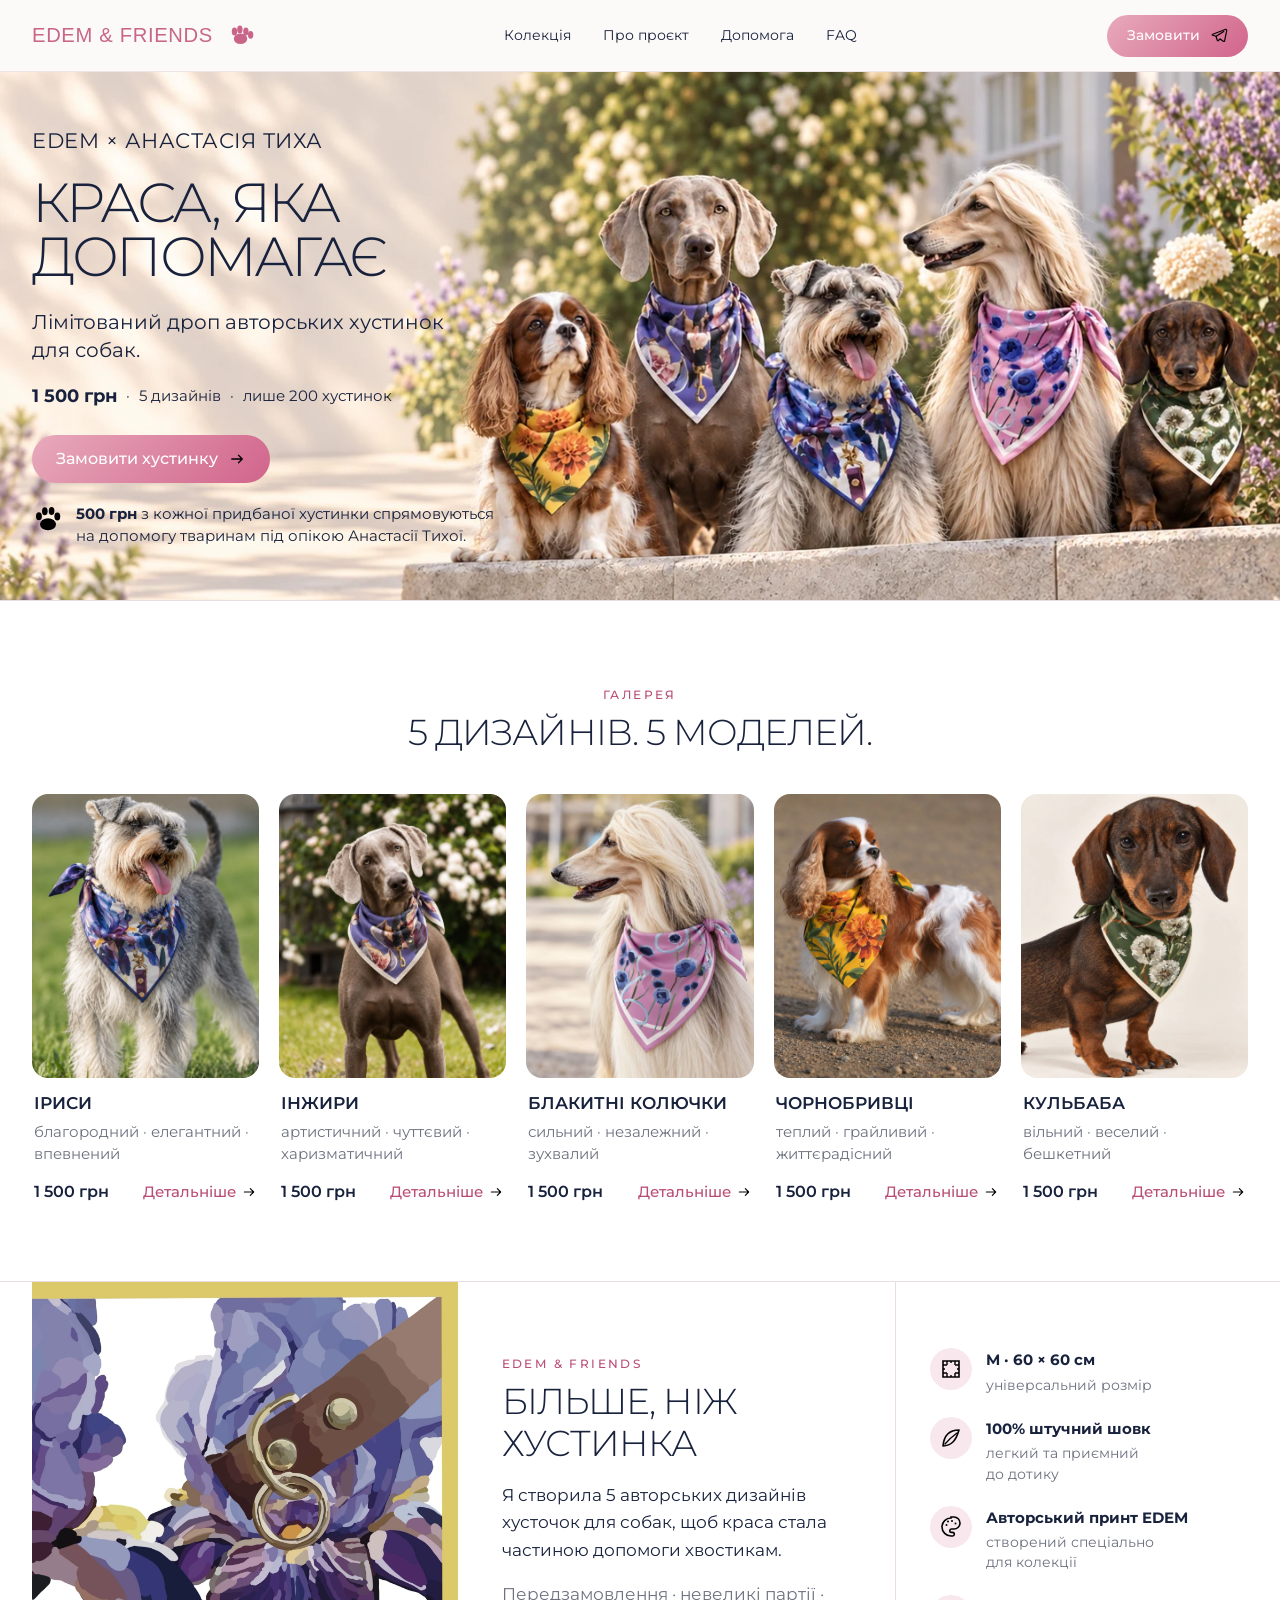
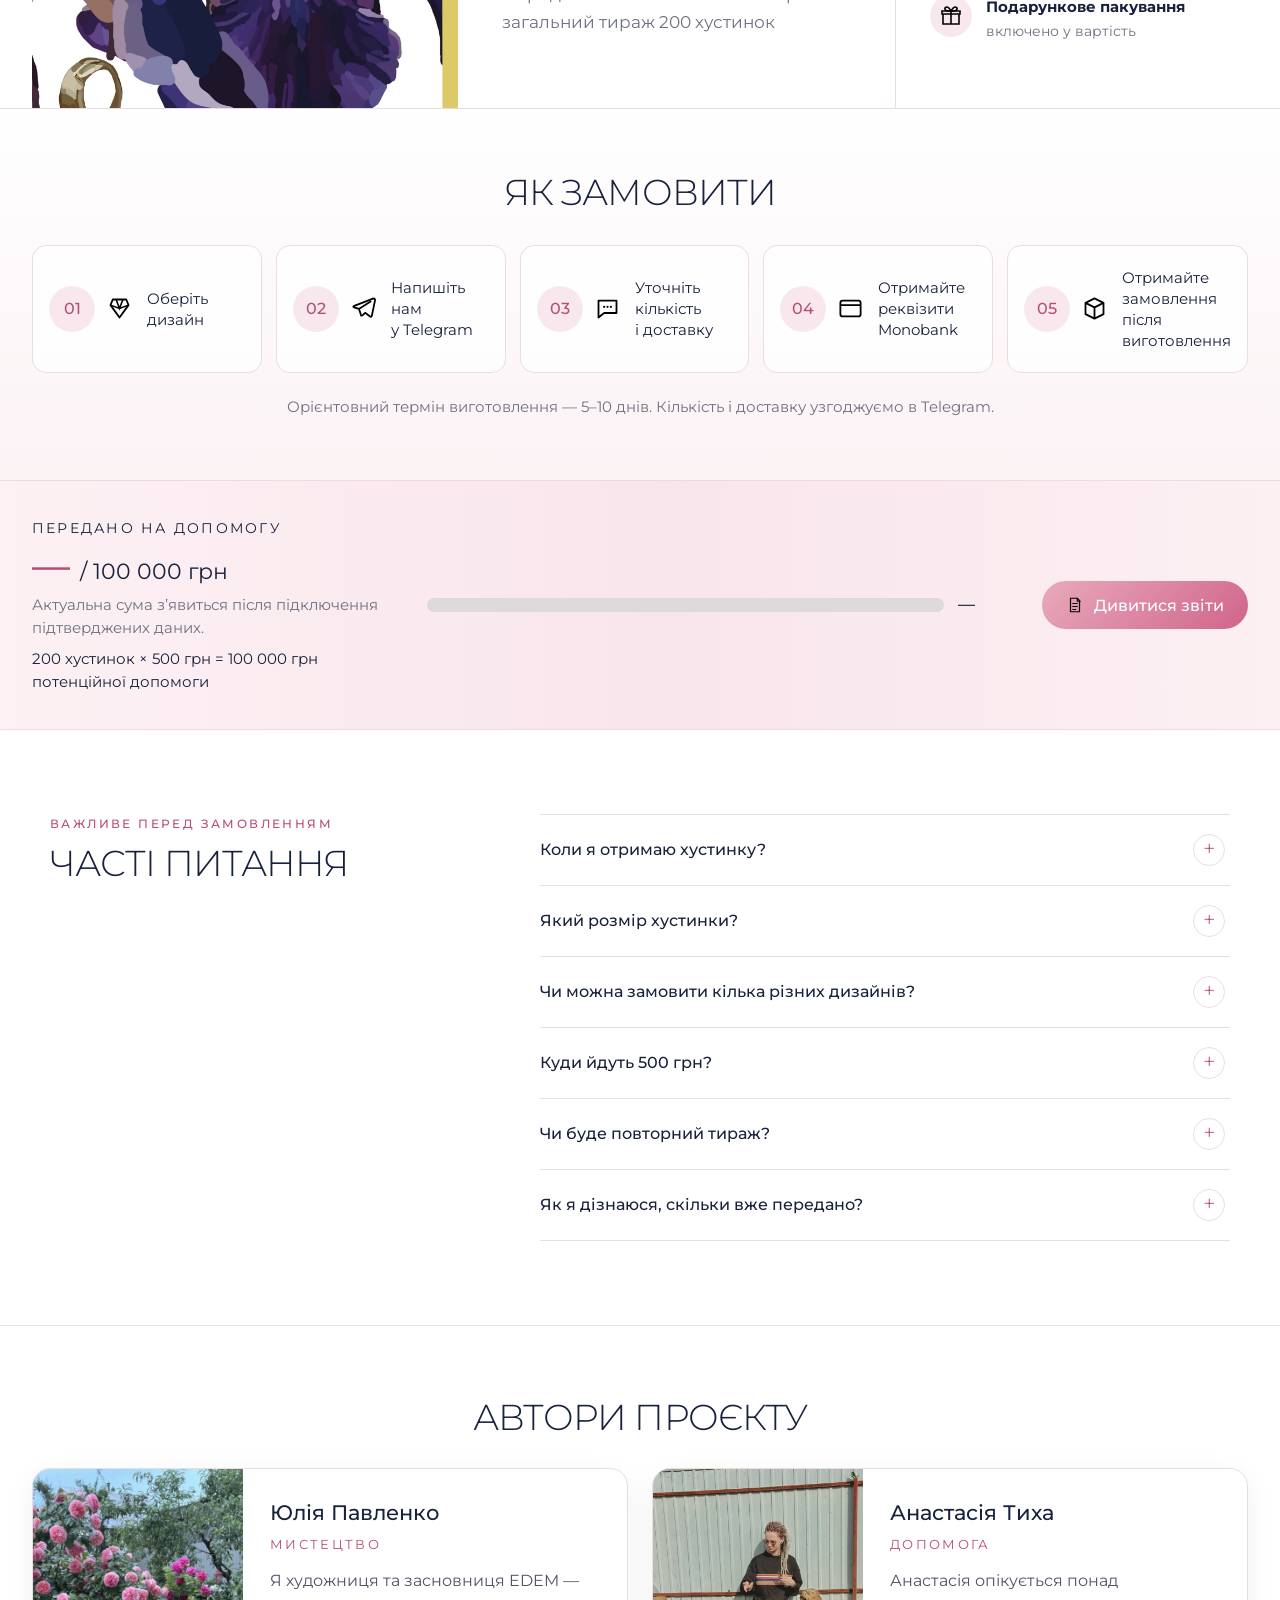
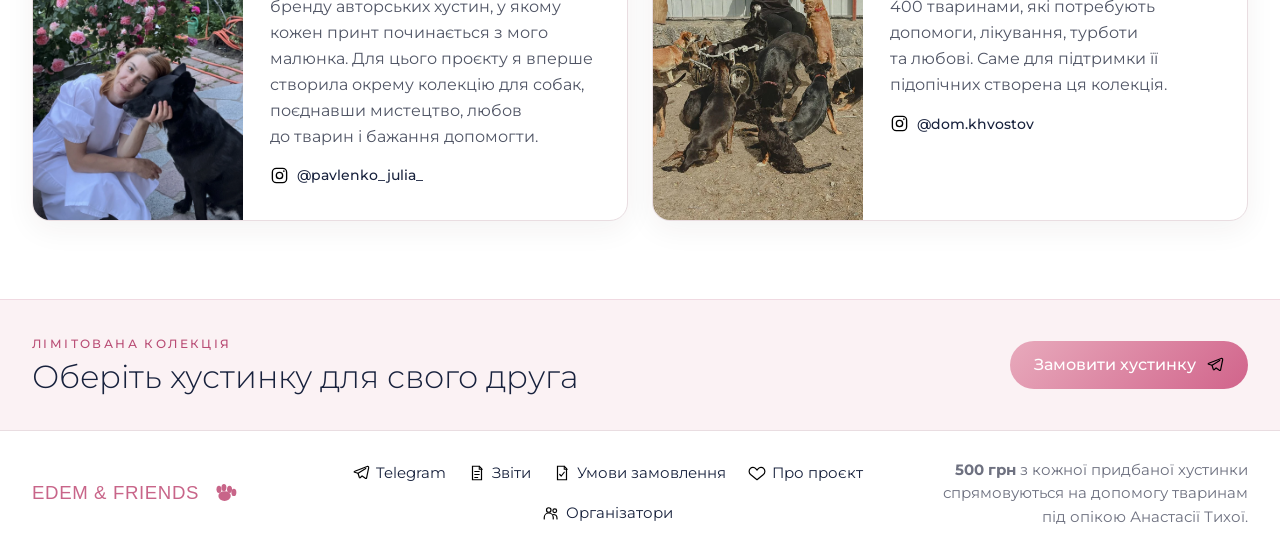
==== index.html @ 303afa8b "Initial commit: Edem Friends static site Co-Authored-By: Claude Sonnet 5 <noreply@anthropic.com>" ====
<!doctype html>
<html lang="uk">
<head>
  <meta charset="utf-8">
  <meta name="viewport" content="width=device-width, initial-scale=1, viewport-fit=cover">
  <title>EDEM &amp; FRIENDS — Краса, яка допомагає</title>
  <meta name="description" content="Лімітована колекція авторських хустинок для собак. 500 грн з кожної придбаної хустинки спрямовуються на допомогу тваринам під опікою Анастасії Тихої.">
  <meta name="theme-color" content="#fcfaf9">
  <meta property="og:locale" content="uk_UA">
  <meta property="og:title" content="EDEM &amp; FRIENDS — Краса, яка допомагає">
  <meta property="og:description" content="5 авторських дизайнів для собак. 500 грн з кожної хустинки — на допомогу тваринам.">
  <meta property="og:image" content="assets/images/og/telegram-preview-1200x630.jpg">
  <meta property="og:image:width" content="1200">
  <meta property="og:image:height" content="630">
  <meta property="og:image:alt" content="EDEM &amp; FRIENDS — п’ять собак в авторських хустинках">
  <meta property="og:type" content="website">
  <link rel="icon" href="assets/icons/paw.svg" type="image/svg+xml">
  <link rel="preload" href="assets/images/hero/hero-five-dogs-original.webp" as="image" media="(min-width: 981px)">
  <link rel="preload" href="assets/images/hero/hero-five-dogs-mobile.webp" as="image" media="(max-width: 980px)">
  <link rel="stylesheet" href="css/styles.css?v=20260917-8">
</head>
<body>
  <a class="skip-link" href="#main">Перейти до основного вмісту</a>
  <header class="site-header" data-site-header>
    <div class="container header-inner">
      <a class="brand" href="#top" aria-label="EDEM &amp; FRIENDS — на початок сторінки"><img src="assets/logo/logo-edem-friends.svg" alt="EDEM &amp; FRIENDS" width="330" height="56"></a>
      <nav class="nav" id="primary-navigation" aria-label="Головна навігація" data-navigation>
        <a href="#gallery">Колекція</a><a href="#project">Про проєкт</a><a href="#help">Допомога</a><a href="#faq">FAQ</a>
      </nav>
      <div class="header-actions">
        <a class="instagram-link" data-instagram hidden>Instagram</a>
        <a class="btn btn-primary header-order" href="https://t.me/juliapavlenkoart" data-telegram><span>Замовити</span><img class="icon icon-sm" src="assets/icons/telegram.svg" alt=""></a>
        <button class="mobile-menu-btn" type="button" aria-label="Відкрити меню" aria-controls="primary-navigation" aria-expanded="false" data-menu-button>
          <img class="icon menu-open-icon" src="assets/icons/menu.svg" alt=""><img class="icon menu-close-icon" src="assets/icons/close.svg" alt="">
        </button>
      </div>
    </div>
  </header>

  <main id="main">
    <section class="hero" id="top" aria-labelledby="hero-title">
      <picture class="hero-media">
        <source media="(max-width: 980px)" srcset="assets/images/hero/hero-five-dogs-mobile.webp" type="image/webp">
        <source srcset="assets/images/hero/hero-five-dogs-original.webp" type="image/webp">
        <img src="assets/images/hero/hero-five-dogs-original.jpg" alt="П’ять собак в авторських хустинках EDEM &amp; FRIENDS" width="2048" height="701">
      </picture>
      <div class="container hero-inner">
        <div class="hero-copy">
          <p class="hero-kicker">EDEM × АНАСТАСІЯ ТИХА</p>
          <h1 id="hero-title">КРАСА, ЯКА<br>ДОПОМАГАЄ</h1>
          <p class="hero-lead">Лімітований дроп авторських хустинок для собак.</p>
          <p class="hero-meta"><strong>1 500 грн</strong><span aria-hidden="true">·</span><span>5 дизайнів</span><span aria-hidden="true">·</span><span>лише 200 хустинок</span></p>
          <a class="btn btn-primary hero-order" href="https://t.me/juliapavlenkoart" data-telegram>Замовити хустинку <img class="icon icon-sm" src="assets/icons/arrow-right.svg" alt=""></a>
          <p class="hero-help"><img class="icon" src="assets/icons/paw.svg" alt=""><span><strong>500 грн</strong> з кожної придбаної хустинки спрямовуються на допомогу тваринам під опікою Анастасії Тихої.</span></p>
        </div>
      </div>
    </section>

    <section class="gallery-section" id="gallery" aria-labelledby="gallery-title">
      <div class="container">
        <header class="gallery-heading"><p class="eyebrow">ГАЛЕРЕЯ</p><h2 class="section-title" id="gallery-title">5 ДИЗАЙНІВ. 5 МОДЕЛЕЙ.</h2></header>
        <div class="product-grid" data-product-grid></div>
        <noscript><p class="noscript-message">Увімкніть JavaScript, щоб переглянути картки хустинок.</p></noscript>
      </div>
    </section>

    <section class="about" id="project" aria-labelledby="about-title">
      <div class="container about-grid">
        <div class="about-media"><img src="assets/images/products/irysy-pattern.webp" alt="Фрагмент авторського принта хустинки «Іриси»" loading="lazy" width="1536" height="1536"></div>
        <div class="about-copy">
          <p class="eyebrow">EDEM &amp; FRIENDS</p><h2 class="section-title" id="about-title">БІЛЬШЕ, НІЖ ХУСТИНКА</h2>
          <p>Я створила 5 авторських дизайнів хусточок для собак, щоб краса стала частиною допомоги хвостикам.</p>
          <p class="about-limit">Передзамовлення · невеликі партії · загальний тираж 200 хустинок</p>
        </div>
        <div class="about-features" aria-label="Характеристики хустинок">
          <div class="feature"><div class="feature-icon"><img class="icon" src="assets/icons/ruler.svg" alt=""></div><div><strong>M · 60 × 60 см</strong><span>універсальний розмір</span></div></div>
          <div class="feature"><div class="feature-icon"><img class="icon" src="assets/icons/fabric.svg" alt=""></div><div><strong>100% штучний шовк</strong><span>легкий та приємний до дотику</span></div></div>
          <div class="feature"><div class="feature-icon"><img class="icon" src="assets/icons/palette.svg" alt=""></div><div><strong>Авторський принт EDEM</strong><span>створений спеціально для колекції</span></div></div>
          <div class="feature"><div class="feature-icon"><img class="icon" src="assets/icons/gift.svg" alt=""></div><div><strong>Подарункове пакування</strong><span>включено у вартість</span></div></div>
        </div>
      </div>
    </section>

    <section class="how" id="order" aria-labelledby="order-title">
      <div class="container">
        <h2 class="section-title" id="order-title">ЯК ЗАМОВИТИ</h2>
        <ol class="steps">
          <li class="step"><span class="step-num">01</span><img class="icon" src="assets/icons/design.svg" alt=""><span>Оберіть дизайн</span></li>
          <li class="step"><span class="step-num">02</span><img class="icon" src="assets/icons/telegram.svg" alt=""><span>Напишіть нам у Telegram</span></li>
          <li class="step"><span class="step-num">03</span><img class="icon" src="assets/icons/chat.svg" alt=""><span>Уточніть кількість і доставку</span></li>
          <li class="step"><span class="step-num">04</span><img class="icon" src="assets/icons/card.svg" alt=""><span>Отримайте реквізити Monobank</span></li>
          <li class="step"><span class="step-num">05</span><img class="icon" src="assets/icons/box.svg" alt=""><span>Отримайте замовлення після виготовлення</span></li>
        </ol>
        <p class="order-note">Орієнтовний термін виготовлення — 5–10 днів. Кількість і доставку узгоджуємо в Telegram.</p>
      </div>
    </section>

    <section class="progress-section" id="help" aria-labelledby="progress-title">
      <div class="container progress-inner">
        <div class="progress-copy">
          <p class="progress-label" id="progress-title">ПЕРЕДАНО НА ДОПОМОГУ</p>
          <p class="progress-amount"><strong data-raised>—</strong> <span>/ <span data-goal>100 000</span> грн</span></p>
          <p class="progress-note" data-progress-note>Актуальна сума з’явиться після підключення підтверджених даних.</p>
          <p class="progress-potential">200 хустинок × 500 грн = 100 000 грн потенційної допомоги</p>
        </div>
        <div class="progress-meter-wrap">
          <div class="progress-track" role="progressbar" aria-label="Прогрес допомоги" aria-valuemin="0" aria-valuemax="100000" data-progress-track><div class="progress-fill" data-progress-fill></div></div>
          <span class="progress-percent" data-progress-percent>—</span>
        </div>
        <div class="progress-actions"><a class="btn btn-primary" data-reports hidden><img class="icon icon-sm" src="assets/icons/report.svg" alt="">Дивитися звіти</a></div>
      </div>
    </section>

    <section class="faq" id="faq" aria-labelledby="faq-title">
      <div class="container-narrow faq-layout">
        <header class="faq-heading"><p class="eyebrow">ВАЖЛИВЕ ПЕРЕД ЗАМОВЛЕННЯМ</p><h2 class="section-title" id="faq-title">ЧАСТІ ПИТАННЯ</h2></header>
        <div class="faq-list">
          <details><summary>Коли я отримаю хустинку?</summary><p>Хустинки виготовляються після отримання замовлень невеликими партіями. Орієнтовний термін виготовлення — 5–10 днів. Термін доставки залежить від перевізника.</p></details>
          <details><summary>Який розмір хустинки?</summary><p>60 × 60 см. Розмір підходить для собак різних порід та розмірів.</p></details>
          <details><summary>Чи можна замовити кілька різних дизайнів?</summary><p>Так. Ви можете обрати будь-яку кількість хустинок та поєднувати різні дизайни.</p></details>
          <details><summary>Куди йдуть 500 грн?</summary><p>500 грн з кожної проданої хустинки передаються на підтримку тварин під опікою Анастасії Тихої.</p></details>
          <details><summary>Чи буде повторний тираж?</summary><p>Ні. Загальний тираж колекції — 200 хустинок. Після завершення ліміту дизайни не виготовлятимуться повторно.</p></details>
          <details><summary>Як я дізнаюся, скільки вже передано?</summary><p>Ми оновлюємо суму після переказів та публікуємо підтвердження.</p></details>
        </div>
      </div>
    </section>

    <section class="authors" id="authors" aria-labelledby="authors-title">
      <div class="container">
        <h2 class="section-title" id="authors-title">АВТОРИ ПРОЄКТУ</h2>
        <div class="author-grid">
          <article class="author-card">
            <img class="author-photo" src="assets/images/people/julia-pavlenko.webp" alt="Юлія Павленко" loading="lazy" width="1206" height="1600">
            <div class="author-body"><h3>Юлія Павленко</h3><p class="author-role">МИСТЕЦТВО</p><p>Я художниця та засновниця EDEM — бренду авторських хустин, у якому кожен принт починається з мого малюнка. Для цього проєкту я вперше створила окрему колекцію для собак, поєднавши мистецтво, любов до тварин і бажання допомогти.</p><a class="social-inline" href="https://www.instagram.com/pavlenko_julia_" target="_blank" rel="noopener"><img class="icon" src="assets/icons/instagram.svg" alt="">@pavlenko_julia_</a></div>
          </article>
          <article class="author-card">
            <img class="author-photo" src="assets/images/people/anastasiia-tykha.webp" alt="Анастасія Тиха" loading="lazy" width="960" height="1280">
            <div class="author-body"><h3>Анастасія Тиха</h3><p class="author-role">ДОПОМОГА</p><p>Анастасія опікується понад 400 тваринами, які потребують допомоги, лікування, турботи та любові. Саме для підтримки її підопічних створена ця колекція.</p><a class="social-inline" href="https://www.instagram.com/dom.khvostov" target="_blank" rel="noopener"><img class="icon" src="assets/icons/instagram.svg" alt="">@dom.khvostov</a></div>
          </article>
        </div>
      </div>
    </section>

    <section class="final-cta" aria-label="Замовити хустинку">
      <div class="container final-cta-inner"><div><p class="eyebrow">ЛІМІТОВАНА КОЛЕКЦІЯ</p><h2>Оберіть хустинку для свого друга</h2></div><a class="btn btn-primary" href="https://t.me/juliapavlenkoart" data-telegram>Замовити хустинку <img class="icon icon-sm" src="assets/icons/telegram.svg" alt=""></a></div>
    </section>
  </main>

  <footer class="site-footer">
    <div class="container footer-inner">
      <a class="brand footer-brand" href="#top" aria-label="EDEM &amp; FRIENDS — на початок сторінки"><img src="assets/logo/logo-edem-friends.svg" alt="EDEM &amp; FRIENDS" width="330" height="56"></a>
      <nav class="footer-links" aria-label="Навігація в підвалі">
        <a href="https://t.me/juliapavlenkoart" data-telegram><img class="icon" src="assets/icons/telegram.svg" alt="">Telegram</a>
        <a data-instagram hidden><img class="icon" src="assets/icons/instagram.svg" alt="">Instagram</a>
        <a data-reports hidden><img class="icon" src="assets/icons/report.svg" alt="">Звіти</a>
        <a href="terms.html"><img class="icon" src="assets/icons/terms.svg" alt="">Умови замовлення</a>
        <a href="#project"><img class="icon" src="assets/icons/heart.svg" alt="">Про проєкт</a><a href="#authors"><img class="icon" src="assets/icons/people.svg" alt="">Організатори</a>
      </nav>
      <p class="footer-note"><strong>500 грн</strong> з кожної придбаної хустинки спрямовуються на допомогу тваринам під опікою Анастасії Тихої.</p>
    </div>
  </footer>

  <div class="modal-backdrop" data-modal-backdrop aria-hidden="true">
    <section class="product-modal" data-product-modal role="dialog" aria-modal="true" aria-labelledby="modal-title" aria-describedby="modal-description">
      <button class="modal-close" type="button" data-modal-close aria-label="Закрити картку хустинки"><img class="icon" src="assets/icons/close.svg" alt=""></button>
      <div class="modal-grid">
        <div class="modal-gallery">
          <div class="modal-main-wrap" data-swipe-target>
            <img src="assets/images/products/irysy-main.webp" alt="" data-modal-main-image width="1024" height="1536" draggable="false">
            <button class="gallery-control prev" type="button" data-gallery-prev aria-label="Попереднє фото"><img class="icon" src="assets/icons/chevron-left.svg" alt=""></button>
            <button class="gallery-control next" type="button" data-gallery-next aria-label="Наступне фото"><img class="icon" src="assets/icons/chevron-right.svg" alt=""></button>
            <button class="gallery-expand" type="button" data-gallery-expand aria-label="Відкрити фото на весь екран"><img class="icon" src="assets/icons/expand.svg" alt=""></button>
            <span class="gallery-status" data-gallery-status aria-live="polite"></span>
          </div>
          <div class="modal-thumbs" data-modal-thumbs></div>
        </div>
        <div class="modal-info">
          <p class="modal-eyebrow">ЛІМІТОВАНА КОЛЕКЦІЯ</p><h2 class="modal-title" id="modal-title" data-modal-title>ІРИСИ</h2><p class="modal-price" data-modal-price>1 500 грн</p><p class="modal-character" data-modal-character>Для собак із благородним характером.</p>
          <div class="modal-facts">
            <div class="modal-fact"><div class="modal-fact-icon"><img class="icon" src="assets/icons/ruler.svg" alt=""></div><div><strong>M · 60 × 60 см</strong><span>універсальний розмір</span></div></div>
            <div class="modal-fact"><div class="modal-fact-icon"><img class="icon" src="assets/icons/fabric.svg" alt=""></div><div><strong>100% штучний шовк</strong><span>легкий та приємний до дотику</span></div></div>
            <div class="modal-fact"><div class="modal-fact-icon"><img class="icon" src="assets/icons/gift.svg" alt=""></div><div><strong>Подарункове пакування включено</strong><span>без іменних бірок</span></div></div>
            <div class="modal-fact charity-fact"><div class="modal-fact-icon"><img class="icon" src="assets/icons/paw.svg" alt=""></div><div><strong>500 грн з кожної придбаної хустинки</strong><span>спрямовуються на допомогу тваринам під опікою Анастасії Тихої</span></div></div>
          </div>
          <p class="modal-description" id="modal-description" data-modal-description></p><p class="modal-mood"><strong>Настрій:</strong> <span data-modal-mood></span></p>
          <a class="btn btn-primary modal-cta" href="https://t.me/juliapavlenkoart" data-modal-order>Замовити хустинку <img class="icon icon-sm" src="assets/icons/arrow-right.svg" alt=""></a>
          <p class="preorder-note">Передзамовлення · виготовлення невеликими партіями · орієнтовно 5–10 днів</p>
          <a class="modal-telegram" href="https://t.me/juliapavlenkoart" data-telegram><img class="icon" src="assets/icons/telegram.svg" alt="">Є питання? Напишіть нам у Telegram</a>
        </div>
      </div>
    </section>
  </div>

  <script src="js/config.js"></script><script src="js/products.js?v=20260917-9"></script><script src="js/app.js?v=20260917-5"></script>
</body>
</html>
---- css/styles.css ----
@import url('https://fonts.googleapis.com/css2?family=Montserrat:wght@300;400;500;600;700&display=swap');
@import url('./tokens.css');

* { box-sizing: border-box; }
html { scroll-behavior: smooth; scroll-padding-top: calc(var(--header-h) + 12px); }
body { margin: 0; min-width: 320px; overflow-x: clip; background: var(--color-bg); color: var(--color-text); font-family: var(--font-sans); font-size: var(--fs-body); line-height: var(--lh-body); -webkit-font-smoothing: antialiased; }
body.modal-open, body.menu-open { overflow: hidden; }
img { display: block; max-width: 100%; }
a { color: inherit; text-decoration: none; }
button { border: 0; color: inherit; cursor: pointer; font: inherit; }
[hidden] { display: none !important; }
:focus-visible { outline: 3px solid rgba(209,100,139,.45); outline-offset: 3px; }
.skip-link { position: fixed; left: 16px; top: 10px; z-index: 200; transform: translateY(-160%); border-radius: 8px; background: var(--color-text); color: #fff; padding: 10px 14px; }
.skip-link:focus { transform: translateY(0); }
.container { width: min(var(--container), calc(100% - var(--gutter) * 2)); margin-inline: auto; }
.container-narrow { width: min(var(--container-narrow), calc(100% - var(--gutter) * 2)); margin-inline: auto; }
.eyebrow { margin: 0; color: var(--color-pink-dark); font-size: var(--fs-xs); font-weight: var(--weight-medium); letter-spacing: .2em; text-transform: uppercase; }
.section-title { margin: 0; font-size: var(--fs-h2); font-weight: var(--weight-light); letter-spacing: -.025em; line-height: var(--lh-heading); }
.icon { display: inline-block; width: 24px; height: 24px; flex: 0 0 auto; vertical-align: middle; }
.icon-sm { width: 18px; height: 18px; }
.btn { display: inline-flex; min-height: 48px; align-items: center; justify-content: center; gap: 10px; padding: 0 24px; border-radius: var(--radius-pill); font-weight: var(--weight-medium); line-height: 1.2; white-space: nowrap; transition: transform var(--transition), box-shadow var(--transition), background var(--transition); }
.btn:hover { transform: translateY(-1px); }
.btn-primary { background: linear-gradient(135deg, var(--color-pink-soft), var(--color-pink)); color: #fff; }
.btn-primary:hover { background: linear-gradient(135deg, #df95ae, var(--color-pink-dark)); box-shadow: 0 10px 24px rgba(209,100,139,.2); }

.site-header { position: sticky; top: 0; z-index: 50; height: var(--header-h); border-bottom: 1px solid rgba(233,221,225,.76); background: rgba(252,250,249,.94); backdrop-filter: blur(14px); }
.header-inner { display: flex; height: 100%; align-items: center; justify-content: space-between; gap: 24px; }
.brand { display: block; flex: 0 0 auto; }
.brand img { width: 222px; height: auto; }
.nav { display: flex; align-items: center; gap: clamp(22px,2.5vw,38px); font-size: 14px; }
.nav a, .instagram-link { transition: color var(--transition); }
.nav a:hover, .instagram-link:hover { color: var(--color-pink-dark); }
.header-actions { display: flex; align-items: center; gap: 16px; }
.instagram-link { font-size: 13px; text-decoration: underline; text-underline-offset: 4px; }
.header-order { min-height: 42px; padding-inline: 20px; font-size: 14px; }
.mobile-menu-btn { display: none; width: 42px; height: 42px; place-items: center; padding: 8px; border-radius: 50%; background: transparent; }
.menu-close-icon { display: none; }
.site-header.menu-is-open .menu-open-icon { display: none; }
.site-header.menu-is-open .menu-close-icon { display: block; }

.hero { position: relative; min-height: clamp(470px,36vw,640px); overflow: hidden; border-bottom: 1px solid var(--color-border); background: #f5eeeb; }
.hero-media { position: absolute; inset: 0; }
.hero-media img { width: 100%; height: 100%; object-fit: cover; object-position: center; }
.hero-inner { position: relative; z-index: 1; display: flex; min-height: clamp(470px,36vw,640px); align-items: center; }
.hero-copy { width: min(570px,46%); padding-block: 52px; }
.hero-kicker { margin: 0 0 18px; font-size: 21px; letter-spacing: .025em; }
.hero h1 { margin: 0; font-size: var(--fs-hero); font-weight: var(--weight-light); letter-spacing: -.05em; line-height: .98; }
.hero-lead { max-width: 490px; margin: 24px 0 0; font-size: 20px; line-height: 1.42; }
.hero-meta { display: flex; flex-wrap: wrap; align-items: center; gap: 9px; margin: 17px 0 24px; font-size: 15px; }
.hero-meta strong { font-size: 18px; }
.hero-order { min-width: 232px; }
.hero-help { display: flex; max-width: 480px; align-items: flex-start; gap: 12px; margin: 20px 0 0; font-size: 13px; line-height: 1.5; }
.hero-help .icon { width: 32px; height: 32px; color: var(--color-pink); }

.gallery-section { padding: var(--section-y) 0 72px; background: var(--color-surface); }
.gallery-heading { margin-bottom: 40px; text-align: center; }
.gallery-heading .section-title { margin-top: 7px; }
.product-grid { display: grid; grid-template-columns: repeat(5,minmax(0,1fr)); align-items: start; gap: 20px; }
.product-card { min-width: 0; }
.product-image-wrap { display: block; width: 100%; aspect-ratio: 4/5; overflow: hidden; padding: 0; border-radius: 16px; background: #f1ebe9; }
.product-image-wrap img { width: 100%; height: 100%; object-fit: cover; transition: transform .38s ease; }
.product-card:hover .product-image-wrap img { transform: scale(1.018); }
.product-card-body { padding: 15px 2px 0; }
.product-card h3 { margin: 0; font-size: 17px; font-weight: var(--weight-semibold); line-height: 1.25; }
.product-mood { min-height: 39px; margin: 7px 0 0; color: var(--color-text-muted); font-size: 12px; line-height: 1.45; }
.product-price-row { display: flex; align-items: center; justify-content: space-between; gap: 9px; margin-top: 10px; }
.product-price { font-size: 16px; font-weight: var(--weight-semibold); }
.details-button { display: inline-flex; align-items: center; gap: 5px; padding: 5px 0; background: transparent; color: var(--color-pink-dark); font-size: 12px; font-weight: var(--weight-medium); }
.details-button .icon { width: 16px; height: 16px; }
.noscript-message { text-align: center; }

.about { border-block: 1px solid var(--color-border); background: var(--color-surface); }
.about-grid { display: grid; min-height: 400px; grid-template-columns: 1.05fr 1.08fr .87fr; align-items: stretch; }
.about-media { min-width: 0; overflow: hidden; background: #eee7e5; }
.about-media img { width: 100%; height: 100%; object-fit: cover; }
.about-copy { display: flex; flex-direction: column; justify-content: center; padding: 54px 44px; }
.about-copy .section-title { margin-top: 7px; }
.about-copy > p:not(.eyebrow) { margin: 17px 0 0; font-size: 17px; }
.about-copy .about-limit { color: var(--color-text-muted); font-size: 13px; }
.about-features { display: flex; flex-direction: column; justify-content: center; gap: 22px; padding: 40px 34px; border-left: 1px solid var(--color-border); }
.feature { display: flex; align-items: flex-start; gap: 14px; }
.feature-icon { display: grid; width: 42px; height: 42px; flex: 0 0 auto; place-items: center; border-radius: 50%; background: var(--color-surface-pink); color: var(--color-pink); }
.feature strong { display: block; font-size: 13px; }
.feature span { display: block; margin-top: 2px; color: var(--color-text-muted); font-size: 12px; line-height: 1.45; }

.how { padding: 62px 0; background: linear-gradient(180deg,#fff 0%,#fbf2f4 100%); }
.how .section-title { text-align: center; }
.steps { display: grid; grid-template-columns: repeat(5,1fr); gap: 14px; margin: 32px 0 0; padding: 0; list-style: none; }
.step { display: grid; min-height: 128px; grid-template-columns: 46px 30px 1fr; align-items: center; gap: 11px; padding: 16px; border: 1px solid var(--color-border); border-radius: 14px; background: rgba(255,255,255,.84); }
.step-num { display: grid; width: 46px; height: 46px; place-items: center; border-radius: 50%; background: var(--color-surface-pink); color: var(--color-pink-dark); font-weight: var(--weight-medium); }
.step > .icon { width: 27px; height: 27px; }
.step > span:last-child { font-size: 12px; line-height: 1.4; }
.order-note { margin: 22px 0 0; color: var(--color-text-muted); font-size: 13px; text-align: center; }

.progress-section { padding: 36px 0; border-block: 1px solid #f0d9e1; background: linear-gradient(90deg,#fdf1f4 0%,#f8e5eb 52%,#fcf0f3 100%); }
.progress-inner { display: grid; grid-template-columns: minmax(330px,.9fr) minmax(360px,1.45fr) auto; align-items: center; gap: 36px; }
.progress-label { margin: 0; font-size: 12px; letter-spacing: .16em; text-transform: uppercase; }
.progress-amount { margin: 7px 0 0; color: var(--color-pink-dark); font-size: clamp(32px,3vw,50px); line-height: 1; }
.progress-amount strong { font-weight: var(--weight-medium); }
.progress-amount > span { color: var(--color-text); font-size: .56em; font-weight: var(--weight-regular); }
.progress-note, .progress-potential { margin: 9px 0 0; color: var(--color-text-muted); font-size: 12px; line-height: 1.45; }
.progress-potential { color: var(--color-text); }
.progress-meter-wrap { display: flex; align-items: center; gap: 14px; }
.progress-track { height: 14px; flex: 1; overflow: hidden; border-radius: var(--radius-pill); background: var(--color-track); }
.progress-fill { width: 0; height: 100%; border-radius: inherit; background: linear-gradient(90deg,var(--color-pink-soft),var(--color-pink)); transition: width .55s ease; }
.progress-percent { min-width: 48px; font-size: 17px; font-weight: var(--weight-medium); }
.progress-actions { display: flex; }

.faq { padding: var(--section-y) 0; background: var(--color-surface); }
.faq-layout { display: grid; grid-template-columns: .72fr 1.28fr; gap: clamp(44px,8vw,110px); align-items: start; }
.faq-heading { position: sticky; top: calc(var(--header-h) + 30px); }
.faq-heading .section-title { margin-top: 8px; }
.faq-list { border-top: 1px solid var(--color-border); }
.faq-list details { border-bottom: 1px solid var(--color-border); }
.faq-list summary { position: relative; padding: 22px 52px 22px 0; font-size: 16px; font-weight: var(--weight-medium); cursor: pointer; list-style: none; }
.faq-list summary::-webkit-details-marker { display: none; }
.faq-list summary::after { content: "+"; position: absolute; right: 5px; top: 50%; width: 30px; height: 30px; transform: translateY(-50%); border: 1px solid var(--color-border); border-radius: 50%; color: var(--color-pink-dark); font-size: 22px; font-weight: var(--weight-light); line-height: 28px; text-align: center; }
.faq-list details[open] summary::after { content: "−"; }
.faq-list details p { max-width: 690px; margin: -5px 0 22px; padding-right: 42px; color: var(--color-text-muted); font-size: 14px; line-height: 1.65; }

.authors { padding: 70px 0 78px; border-top: 1px solid var(--color-border); background: var(--color-surface); }
.authors > .container > .section-title { margin-bottom: 30px; text-align: center; }
.author-grid { display: grid; grid-template-columns: repeat(2,1fr); gap: 24px; }
.author-card { display: grid; grid-template-columns: 210px 1fr; overflow: hidden; border: 1px solid var(--color-border); border-radius: var(--radius-md); background: #fff; box-shadow: var(--shadow-card); }
.author-photo { width: 100%; height: 100%; aspect-ratio: 4/5; object-fit: cover; object-position: center 20%; }
.author-body { padding: 27px; }
.author-body h3 { margin: 0; font-size: 21px; font-weight: var(--weight-medium); }
.author-role { margin: 4px 0 0; color: var(--color-pink-dark); font-size: 12px; letter-spacing: .18em; }
.author-body > p:not(.author-role) { margin: 13px 0 0; color: #505565; font-size: 15px; }
.social-inline { display: inline-flex; align-items: center; gap: 8px; margin-top: 15px; font-size: 13px; font-weight: var(--weight-medium); }
.social-inline .icon { width: 19px; height: 19px; }
.final-cta { padding: 34px 0; border-top: 1px solid #f0d9e1; background: var(--color-surface-soft); }
.final-cta-inner { display: flex; align-items: center; justify-content: space-between; gap: 32px; }
.final-cta h2 { margin: 4px 0 0; font-size: clamp(24px,2.5vw,36px); font-weight: var(--weight-light); line-height: 1.2; }

.site-footer { border-top: 1px solid var(--color-border); background: #fff; }
.footer-inner { display: grid; min-height: 124px; grid-template-columns: .9fr 1.6fr 1.1fr; align-items: center; gap: 30px; }
.footer-brand img { width: 205px; }
.footer-links { display: flex; flex-wrap: wrap; align-items: center; justify-content: center; gap: 16px 22px; font-size: 14px; }
.footer-links a { display: inline-flex; align-items: center; gap: 6px; }
.footer-links .icon { width: 18px; height: 18px; }
.footer-note { margin: 0; color: var(--color-text-muted); font-size: 14px; line-height: 1.55; text-align: right; }

.terms-page { background: linear-gradient(180deg,var(--color-surface-soft) 0, var(--color-bg) 360px); }
.terms-page .site-header { position: sticky; }
.terms-back { color: var(--color-pink-dark); font-size: 13px; font-weight: var(--weight-medium); }
.terms-back:hover { text-decoration: underline; text-underline-offset: 4px; }
.terms-hero { padding: 72px 0 42px; text-align: center; }
.terms-hero h1 { margin: 8px 0 0; font-size: var(--fs-h1); font-weight: var(--weight-light); letter-spacing: -.035em; line-height: var(--lh-heading); }
.terms-hero p:last-child { max-width: 760px; margin: 20px auto 0; color: var(--color-text-muted); }
.terms-content { width: min(860px, calc(100% - var(--gutter) * 2)); margin: 0 auto 80px; padding: 38px clamp(24px,5vw,64px) 52px; border: 1px solid var(--color-border); border-radius: var(--radius-lg); background: var(--color-surface); box-shadow: var(--shadow-card); }
.terms-intro { margin-bottom: 34px; padding-bottom: 30px; border-bottom: 1px solid var(--color-border); }
.terms-section + .terms-section { margin-top: 34px; padding-top: 32px; border-top: 1px solid var(--color-border); }
.terms-section h2 { margin: 0 0 14px; font-size: clamp(21px,2vw,27px); font-weight: var(--weight-medium); letter-spacing: -.02em; }
.terms-content p { margin: 0; color: #505565; }
.terms-content p + p { margin-top: 12px; }
.terms-content strong { color: var(--color-text); }
.terms-closing { color: var(--color-pink-dark) !important; font-weight: var(--weight-medium); }

.modal-backdrop { position: fixed; inset: 0; z-index: 100; display: none; align-items: center; justify-content: center; overflow: auto; padding: 28px; background: rgba(20,22,30,.6); backdrop-filter: blur(7px); }
.modal-backdrop.is-open { display: flex; }
.product-modal { position: relative; width: min(1180px,96vw); max-height: 92dvh; overflow: auto; border-radius: 24px; background: #fff; box-shadow: var(--shadow-modal); overscroll-behavior: contain; }
.modal-close { position: sticky; top: 14px; z-index: 6; display: grid; width: 44px; height: 44px; margin: 14px 14px 0 auto; place-items: center; border-radius: 50%; background: rgba(255,255,255,.94); box-shadow: 0 3px 18px rgba(0,0,0,.07); }
.modal-close .icon { width: 22px; height: 22px; }
.modal-grid { display: grid; grid-template-columns: 1.1fr .9fr; gap: 38px; margin-top: -44px; padding: 28px 34px 34px; }
.modal-gallery { min-width: 0; }
.modal-main-wrap { position: relative; overflow: hidden; aspect-ratio: 4/5; border-radius: 17px; background: #f3eeec; touch-action: pan-y; }
.modal-main-wrap > img { display: block; width: 100%; height: 100%; object-fit: cover; user-select: none; }
.modal-main-wrap.is-size-guide { aspect-ratio: 1; background: #fff; }
.modal-main-wrap.is-size-guide > img { width: calc(100% - 80px); height: calc(100% - 80px); margin: 40px; object-fit: contain; }
.modal-main-wrap.is-size-guide .gallery-control { top: 50%; background: transparent; box-shadow: none; }
.modal-main-wrap.is-size-guide .gallery-control.prev { left: 0; }
.modal-main-wrap.is-size-guide .gallery-control.next { right: 0; }
.modal-main-wrap.is-size-guide .gallery-control::before { content: ''; position: absolute; inset: 4px; border-radius: 50%; background: rgba(255,255,255,.94); box-shadow: 0 4px 16px rgba(0,0,0,.09); }
.modal-main-wrap.is-size-guide .gallery-control .icon { position: relative; z-index: 1; }
.gallery-control, .gallery-expand { position: absolute; display: grid; width: 42px; height: 42px; place-items: center; border-radius: 50%; background: rgba(255,255,255,.94); box-shadow: 0 4px 16px rgba(0,0,0,.09); }
.gallery-control { z-index: 3; top: 50%; transform: translateY(-50%); cursor: pointer; touch-action: manipulation; }
.gallery-control.prev { left: 14px; }
.gallery-control.next { right: 14px; }
.gallery-expand { right: 14px; bottom: 14px; }
.gallery-control .icon, .gallery-expand .icon { width: 20px; height: 20px; pointer-events: none; }
.gallery-status { position: absolute; bottom: 16px; left: 16px; padding: 4px 9px; border-radius: var(--radius-pill); background: rgba(255,255,255,.86); font-size: 11px; }
.modal-thumbs { display: grid; grid-template-columns: repeat(var(--thumb-count,2),minmax(0,1fr)); gap: 10px; margin-top: 11px; }
.thumb { overflow: hidden; aspect-ratio: 1; padding: 0; border: 2px solid transparent; border-radius: 10px; background: #f4efed; }
.thumb.is-active { border-color: var(--color-pink); }
.thumb img { width: 100%; height: 100%; object-fit: cover; }
.modal-info { padding: 22px 0 2px; }
.modal-eyebrow { margin: 0 0 7px; color: var(--color-pink-dark); font-size: 10px; letter-spacing: .17em; }
.modal-title { margin: 0; font-size: clamp(38px,4vw,52px); font-weight: var(--weight-light); letter-spacing: -.03em; line-height: 1.05; }
.modal-price { margin: 9px 0 0; color: var(--color-pink); font-size: 32px; font-weight: var(--weight-semibold); line-height: 1.15; }
.modal-character { margin: 5px 0 0; color: var(--color-text-muted); font-size: 14px; }
.modal-facts { display: grid; gap: 12px; margin-top: 23px; }
.modal-fact { display: flex; align-items: flex-start; gap: 11px; }
.modal-fact-icon { display: grid; width: 38px; height: 38px; flex: 0 0 auto; place-items: center; border-radius: 50%; background: var(--color-surface-pink); color: var(--color-pink); }
.modal-fact-icon .icon { width: 21px; height: 21px; }
.modal-fact strong { display: block; font-size: 13px; line-height: 1.4; }
.modal-fact span { display: block; margin-top: 1px; color: var(--color-text-muted); font-size: 12px; line-height: 1.4; }
.modal-description { margin: 21px 0 0; padding-top: 20px; border-top: 1px solid var(--color-border); color: #4d5261; font-size: 13px; line-height: 1.6; }
.modal-mood { margin: 16px 0 0; color: var(--color-pink-dark); font-size: 12px; }
.modal-cta { width: 100%; min-height: 56px; margin-top: 24px; border-radius: 12px; font-size: 15px; }
.preorder-note { margin: 8px 0 0; color: var(--color-text-muted); font-size: 10px; line-height: 1.4; text-align: center; }
.modal-telegram { display: flex; align-items: center; justify-content: center; gap: 7px; margin-top: 13px; color: var(--color-text-muted); font-size: 11px; }
.modal-telegram .icon { width: 18px; height: 18px; }

@media (min-width: 981px) {
  .hero-media img { object-position: right center; }
  .hero h1 { font-size: clamp(48px,4.3vw,64px); }
  .hero-help { font-size: 15px; }
  .product-mood { min-height: 44px; font-size: 15px; }
  .details-button { font-size: 15px; }
  .feature strong { font-size: 15px; }
  .feature span { font-size: 14px; }
  .step > span:last-child { font-size: 15px; }
  .order-note { font-size: 15px; line-height: 1.55; }
  .progress-label { font-size: 14px; }
  .progress-note, .progress-potential { font-size: 15px; line-height: 1.5; }
  .faq-list details p { font-size: 15px; }
  .author-role { font-size: 13px; }
  .author-body > p:not(.author-role) { font-size: 16px; }
  .social-inline { font-size: 14px; }
  .footer-links, .footer-note { font-size: 15px; }
  .terms-back { font-size: 14px; }
  .gallery-status { font-size: 13px; }
  .modal-eyebrow { font-size: 13px; }
  .modal-fact strong { font-size: 15px; }
  .modal-fact span { font-size: 14px; }
  .modal-description { font-size: 16px; }
  .modal-mood { font-size: 15px; }
  .preorder-note { font-size: 13px; line-height: 1.45; }
  .modal-telegram { font-size: 14px; }
}

@media (max-width: 1240px) {
  .product-grid { grid-template-columns: repeat(3,minmax(0,1fr)); gap: 34px 20px; }
  .about-grid { grid-template-columns: 1fr 1fr; }
  .about-features { grid-column: 1/-1; flex-direction: row; flex-wrap: wrap; border-top: 1px solid var(--color-border); border-left: 0; }
  .about-features .feature { flex: 1 1 220px; }
  .steps { grid-template-columns: repeat(3,1fr); }
  .progress-inner { grid-template-columns: .95fr 1.25fr; }
  .progress-actions { grid-column: 1/-1; justify-content: flex-end; }
}
@media (max-width: 980px) {
  .nav { position: absolute; top: var(--header-h); right: 0; left: 0; display: none; flex-direction: column; align-items: stretch; gap: 0; padding: 10px var(--gutter) 22px; border-bottom: 1px solid var(--color-border); background: rgba(252,250,249,.99); box-shadow: 0 16px 24px rgba(24,34,61,.08); }
  .nav a { padding: 12px 0; border-bottom: 1px solid rgba(233,221,225,.7); }
  .site-header.menu-is-open .nav { display: flex; }
  .instagram-link { display: none; }
  .mobile-menu-btn { display: grid; }
  .hero { display: flex; min-height: 0; flex-direction: column; background: var(--color-bg); }
  .hero-media { position: relative; order: 2; display: block; width: 100%; aspect-ratio: 4/3; }
  .hero-media img { object-position: right center; }
  .hero-inner { order: 1; min-height: 0; }
  .hero-copy { width: 100%; padding: 54px 0 38px; }
  .about-grid { grid-template-columns: 1fr; }
  .about-media { min-height: 410px; }
  .about-copy { padding: 44px var(--gutter); }
  .about-features { grid-column: auto; }
  .steps { grid-template-columns: repeat(2,1fr); }
  .faq-layout { grid-template-columns: 1fr; gap: 34px; }
  .faq-heading { position: static; }
  .author-card { grid-template-columns: 180px 1fr; }
  .footer-inner { grid-template-columns: 1fr; gap: 20px; padding: 30px 0; text-align: center; }
  .footer-brand { margin-inline: auto; }
  .footer-note { max-width: 560px; margin-inline: auto; text-align: center; }
  .modal-grid { grid-template-columns: 1fr; gap: 18px; margin-top: -42px; padding: 28px 24px; }
  .modal-main-wrap { aspect-ratio: 1; }
}
@media (max-width: 767px) {
  .brand img { width: 174px; }
  .header-actions { gap: 5px; }
  .header-order { min-height: 39px; padding-inline: 13px; font-size: 12px; }
  .header-order .icon { width: 16px; height: 16px; }
  .mobile-menu-btn { width: 38px; height: 38px; padding: 7px; }
  .hero-copy { padding: 38px 0 28px; }
  .hero-kicker { margin-bottom: 11px; font-size: 14px; }
  .hero h1 { font-size: clamp(42px,12.7vw,56px); }
  .hero-lead { margin-top: 17px; font-size: 16px; }
  .hero-meta { margin: 13px 0 19px; font-size: 12px; }
  .hero-meta strong { font-size: 15px; }
  .hero-order { width: 100%; }
  .hero-help { font-size: 12px; }
  .hero-media { aspect-ratio: 1; }
  .gallery-section { padding: var(--section-y-mobile) 0; }
  .gallery-heading { margin-bottom: 28px; }
  .product-grid { grid-template-columns: 1fr; gap: 0; }
  .product-card { display: grid; grid-template-columns: 124px 1fr; gap: 16px; padding: 16px 0; border-bottom: 1px solid var(--color-border); }
  .product-card:first-child { padding-top: 0; }
  .product-image-wrap { border-radius: 11px; }
  .product-card-body { display: flex; flex-direction: column; min-width: 0; padding: 2px 0 0; }
  .product-card h3 { font-size: 16px; }
  .product-mood { min-height: 0; margin-top: 6px; font-size: 11px; }
  .product-price-row { margin-top: auto; padding-top: 9px; }
  .product-price { font-size: 15px; }
  .details-button { font-size: 11px; }
  .about-media { min-height: 270px; }
  .about-copy { padding: 34px var(--gutter); }
  .about-copy > p:not(.eyebrow) { font-size: 15px; }
  .about-copy .about-limit { font-size: 12px; }
  .about-features { flex-direction: column; padding: 32px var(--gutter); }
  .about-features .feature { flex: 0 1 auto; }
  .how { padding: var(--section-y-mobile) 0; }
  .steps { grid-template-columns: 1fr; gap: 0; }
  .step { min-height: 82px; grid-template-columns: 44px 30px 1fr; border: 0; border-bottom: 1px solid var(--color-border); border-radius: 0; background: transparent; padding: 12px 0; }
  .step-num { width: 40px; height: 40px; }
  .progress-section { padding: 32px 0; }
  .progress-inner { grid-template-columns: 1fr; gap: 20px; }
  .progress-actions { grid-column: auto; justify-content: stretch; }
  .progress-actions .btn { width: 100%; }
  .progress-amount { font-size: 36px; }
  .faq { padding: var(--section-y-mobile) 0; }
  .faq-list summary { padding-block: 18px; font-size: 14px; }
  .faq-list details p { padding-right: 16px; font-size: 13px; }
  .authors { padding: var(--section-y-mobile) 0; }
  .author-grid { grid-template-columns: 1fr; }
  .author-card { grid-template-columns: 130px 1fr; }
  .author-body { padding: 18px; }
  .author-body h3 { font-size: 18px; }
  .author-body > p:not(.author-role) { font-size: 14px; line-height: 1.55; }
  .final-cta-inner { flex-direction: column; align-items: stretch; text-align: center; }
  .final-cta .btn { width: 100%; }
  .footer-links { flex-direction: column; gap: 12px; }
  .terms-page .header-order { display: none; }
  .terms-back { font-size: 12px; }
  .terms-hero { padding: 48px 0 30px; }
  .terms-content { margin-bottom: 52px; padding: 28px 20px 36px; border-radius: var(--radius-md); }
  .terms-intro { margin-bottom: 28px; padding-bottom: 24px; }
  .terms-section + .terms-section { margin-top: 28px; padding-top: 26px; }
  .modal-backdrop { align-items: stretch; padding: 0; }
  .product-modal { width: 100%; max-height: 100dvh; border-radius: 0; }
  .modal-close { position: fixed; top: max(10px,env(safe-area-inset-top)); right: 10px; margin: 0; }
  .modal-grid { gap: 16px; margin: 0; padding: calc(62px + env(safe-area-inset-top)) 18px calc(24px + env(safe-area-inset-bottom)); }
  .modal-main-wrap { aspect-ratio: 4/5; }
  .gallery-control { width: 44px; height: 44px; }
  .gallery-control.prev { left: 10px; }
  .gallery-control.next { right: 10px; }
  .modal-thumbs { display: flex; overflow-x: auto; padding-bottom: 4px; scrollbar-width: none; }
  .modal-thumbs::-webkit-scrollbar { display: none; }
  .thumb { width: 76px; flex: 0 0 76px; }
  .modal-info { padding-top: 2px; }
  .modal-title { font-size: 38px; }
  .modal-price { font-size: 29px; }
}
@media (max-width: 420px) {
  .brand img { width: 149px; }
  .header-order { padding-inline: 11px; }
  .product-card { grid-template-columns: 112px 1fr; gap: 14px; }
  .author-card { grid-template-columns: 1fr; }
  .author-photo { aspect-ratio: 16/10; object-position: center 23%; }
}
@media (prefers-reduced-motion: reduce) {
  html { scroll-behavior: auto; }
  *, *::before, *::after { scroll-behavior: auto !important; transition-duration: .01ms !important; animation-duration: .01ms !important; }
}
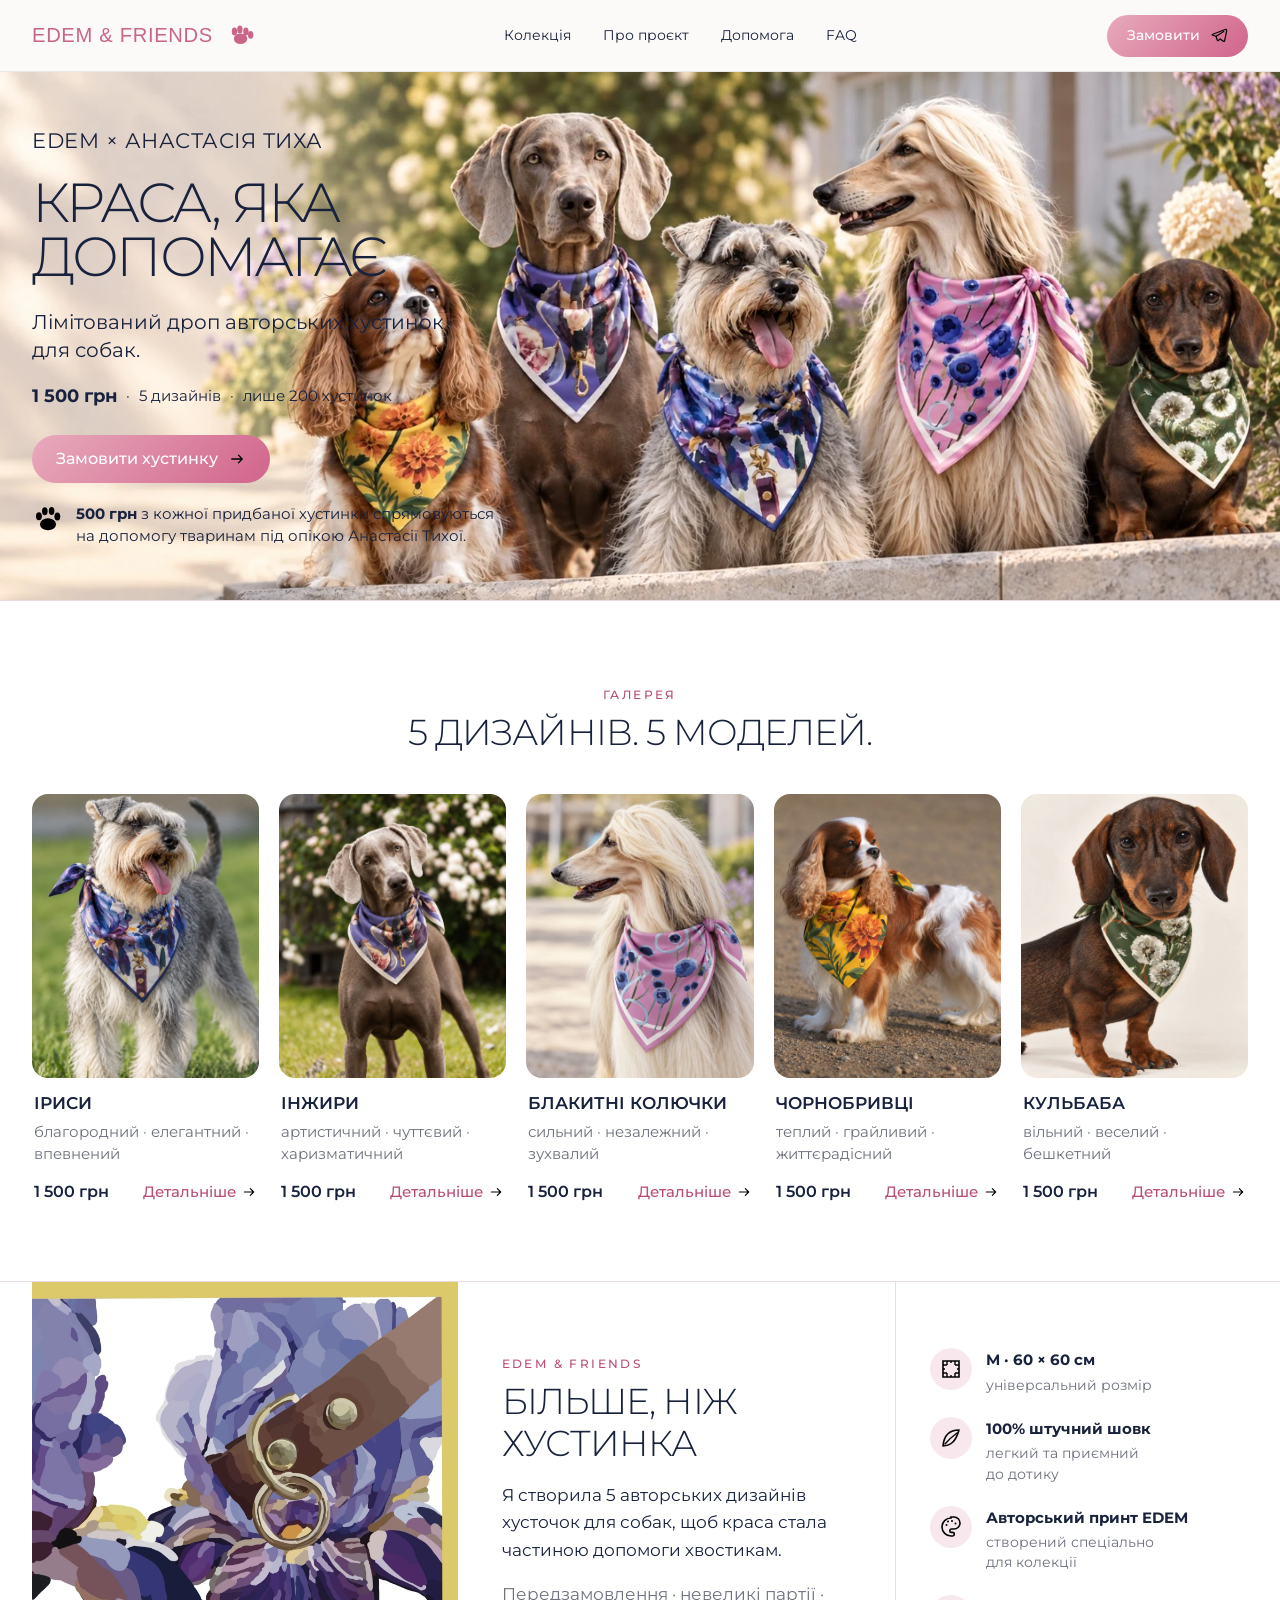
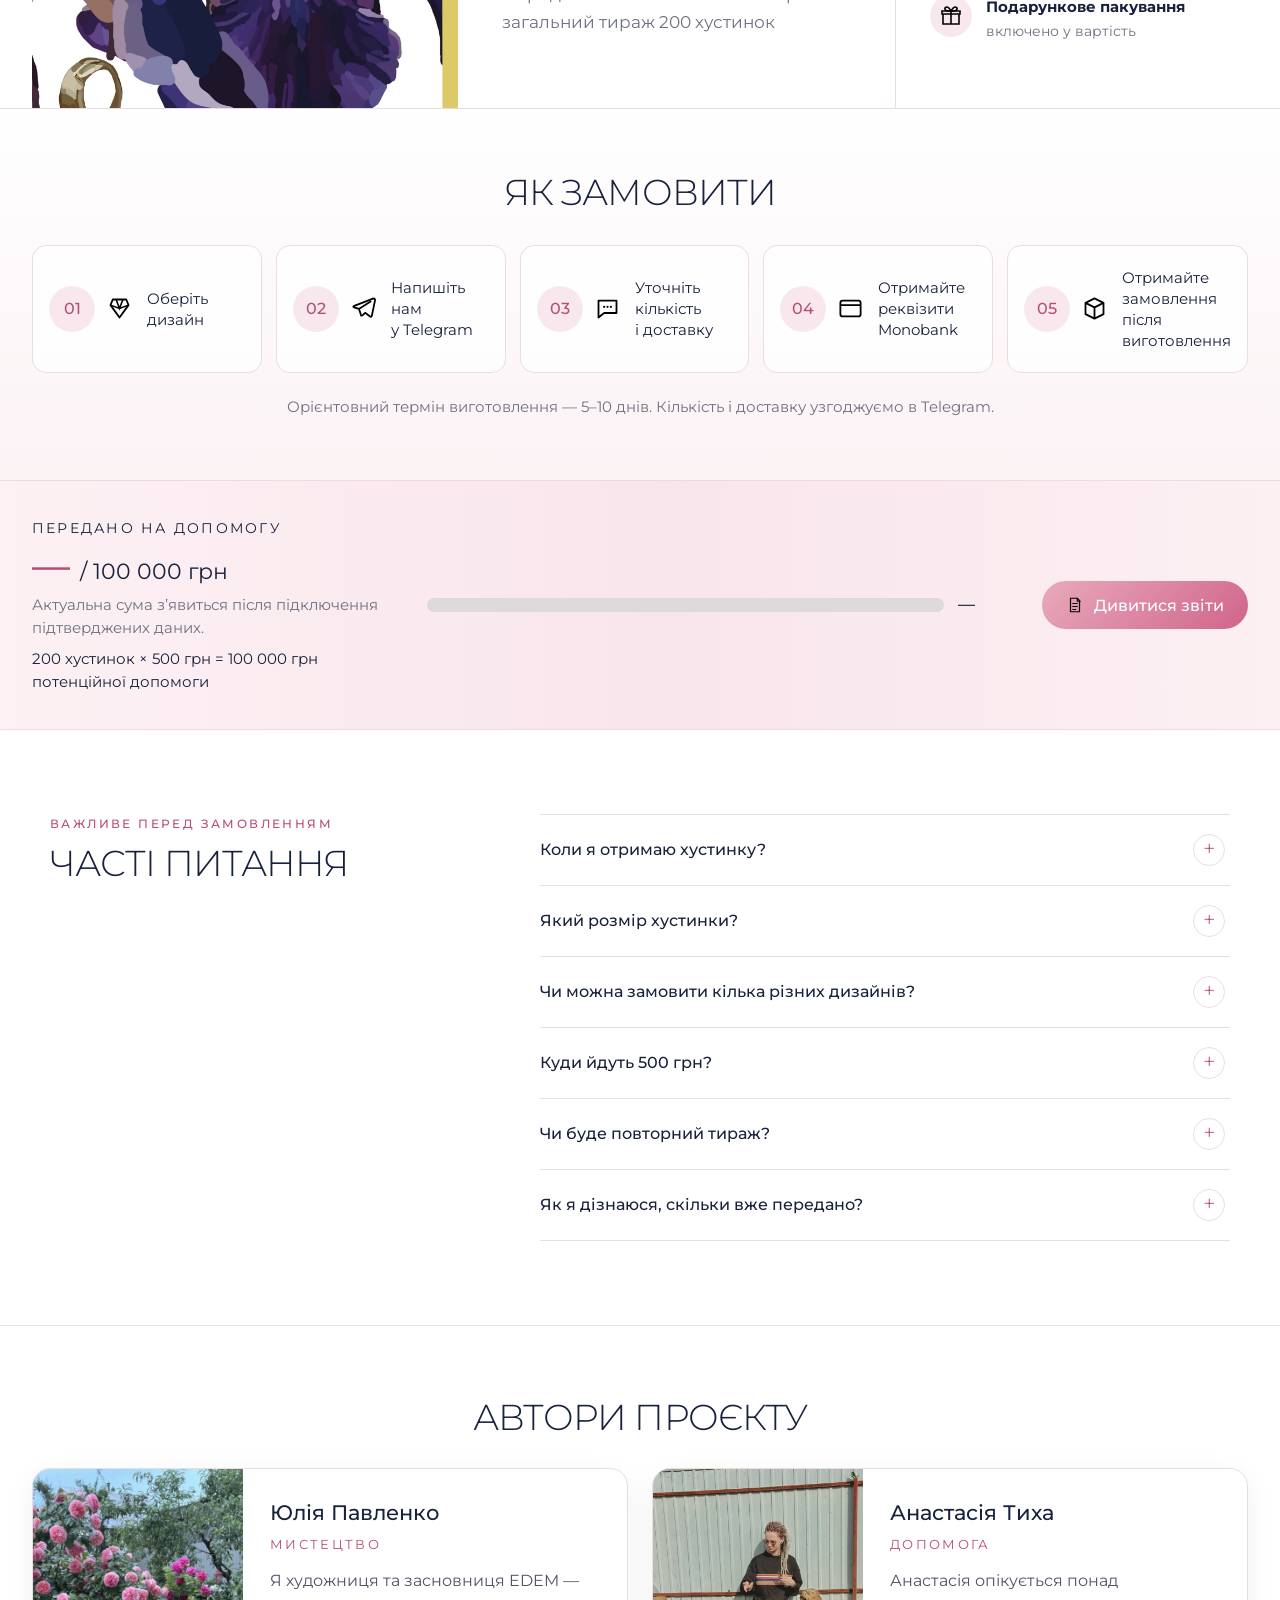
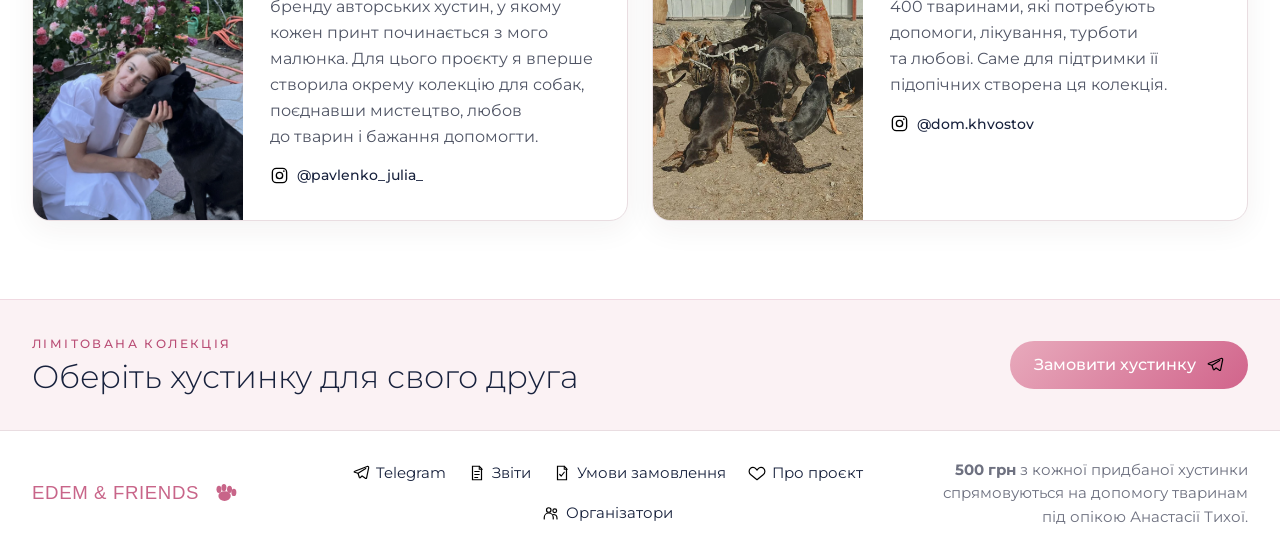
==== commit d863abb4: "Switch order links to the EDEM_FRIENDS Telegram account Co-Authored-By: Claude Sonnet 5 <noreply@ant" ====
--- a/index.html
+++ b/index.html
@@ -29,7 +29,7 @@
       </nav>
       <div class="header-actions">
         <a class="instagram-link" data-instagram hidden>Instagram</a>
-        <a class="btn btn-primary header-order" href="https://t.me/juliapavlenkoart" data-telegram><span>Замовити</span><img class="icon icon-sm" src="assets/icons/telegram.svg" alt=""></a>
+        <a class="btn btn-primary header-order" href="https://t.me/EDEM_FRIENDS" data-telegram><span>Замовити</span><img class="icon icon-sm" src="assets/icons/telegram.svg" alt=""></a>
         <button class="mobile-menu-btn" type="button" aria-label="Відкрити меню" aria-controls="primary-navigation" aria-expanded="false" data-menu-button>
           <img class="icon menu-open-icon" src="assets/icons/menu.svg" alt=""><img class="icon menu-close-icon" src="assets/icons/close.svg" alt="">
         </button>
@@ -50,7 +50,7 @@
           <h1 id="hero-title">КРАСА, ЯКА<br>ДОПОМАГАЄ</h1>
           <p class="hero-lead">Лімітований дроп авторських хустинок для собак.</p>
           <p class="hero-meta"><strong>1 500 грн</strong><span aria-hidden="true">·</span><span>5 дизайнів</span><span aria-hidden="true">·</span><span>лише 200 хустинок</span></p>
-          <a class="btn btn-primary hero-order" href="https://t.me/juliapavlenkoart" data-telegram>Замовити хустинку <img class="icon icon-sm" src="assets/icons/arrow-right.svg" alt=""></a>
+          <a class="btn btn-primary hero-order" href="https://t.me/EDEM_FRIENDS" data-telegram>Замовити хустинку <img class="icon icon-sm" src="assets/icons/arrow-right.svg" alt=""></a>
           <p class="hero-help"><img class="icon" src="assets/icons/paw.svg" alt=""><span><strong>500 грн</strong> з кожної придбаної хустинки спрямовуються на допомогу тваринам під опікою Анастасії Тихої.</span></p>
         </div>
       </div>
@@ -142,7 +142,7 @@
     </section>
 
     <section class="final-cta" aria-label="Замовити хустинку">
-      <div class="container final-cta-inner"><div><p class="eyebrow">ЛІМІТОВАНА КОЛЕКЦІЯ</p><h2>Оберіть хустинку для свого друга</h2></div><a class="btn btn-primary" href="https://t.me/juliapavlenkoart" data-telegram>Замовити хустинку <img class="icon icon-sm" src="assets/icons/telegram.svg" alt=""></a></div>
+      <div class="container final-cta-inner"><div><p class="eyebrow">ЛІМІТОВАНА КОЛЕКЦІЯ</p><h2>Оберіть хустинку для свого друга</h2></div><a class="btn btn-primary" href="https://t.me/EDEM_FRIENDS" data-telegram>Замовити хустинку <img class="icon icon-sm" src="assets/icons/telegram.svg" alt=""></a></div>
     </section>
   </main>
 
@@ -150,7 +150,7 @@
     <div class="container footer-inner">
       <a class="brand footer-brand" href="#top" aria-label="EDEM &amp; FRIENDS — на початок сторінки"><img src="assets/logo/logo-edem-friends.svg" alt="EDEM &amp; FRIENDS" width="330" height="56"></a>
       <nav class="footer-links" aria-label="Навігація в підвалі">
-        <a href="https://t.me/juliapavlenkoart" data-telegram><img class="icon" src="assets/icons/telegram.svg" alt="">Telegram</a>
+        <a href="https://t.me/EDEM_FRIENDS" data-telegram><img class="icon" src="assets/icons/telegram.svg" alt="">Telegram</a>
         <a data-instagram hidden><img class="icon" src="assets/icons/instagram.svg" alt="">Instagram</a>
         <a data-reports hidden><img class="icon" src="assets/icons/report.svg" alt="">Звіти</a>
         <a href="terms.html"><img class="icon" src="assets/icons/terms.svg" alt="">Умови замовлення</a>
@@ -183,14 +183,14 @@
             <div class="modal-fact charity-fact"><div class="modal-fact-icon"><img class="icon" src="assets/icons/paw.svg" alt=""></div><div><strong>500 грн з кожної придбаної хустинки</strong><span>спрямовуються на допомогу тваринам під опікою Анастасії Тихої</span></div></div>
           </div>
           <p class="modal-description" id="modal-description" data-modal-description></p><p class="modal-mood"><strong>Настрій:</strong> <span data-modal-mood></span></p>
-          <a class="btn btn-primary modal-cta" href="https://t.me/juliapavlenkoart" data-modal-order>Замовити хустинку <img class="icon icon-sm" src="assets/icons/arrow-right.svg" alt=""></a>
+          <a class="btn btn-primary modal-cta" href="https://t.me/EDEM_FRIENDS" data-modal-order>Замовити хустинку <img class="icon icon-sm" src="assets/icons/arrow-right.svg" alt=""></a>
           <p class="preorder-note">Передзамовлення · виготовлення невеликими партіями · орієнтовно 5–10 днів</p>
-          <a class="modal-telegram" href="https://t.me/juliapavlenkoart" data-telegram><img class="icon" src="assets/icons/telegram.svg" alt="">Є питання? Напишіть нам у Telegram</a>
+          <a class="modal-telegram" href="https://t.me/EDEM_FRIENDS" data-telegram><img class="icon" src="assets/icons/telegram.svg" alt="">Є питання? Напишіть нам у Telegram</a>
         </div>
       </div>
     </section>
   </div>
 
-  <script src="js/config.js"></script><script src="js/products.js?v=20260917-9"></script><script src="js/app.js?v=20260917-5"></script>
+  <script src="js/config.js?v=20260923-1"></script><script src="js/products.js?v=20260917-9"></script><script src="js/app.js?v=20260917-5"></script>
 </body>
 </html>
